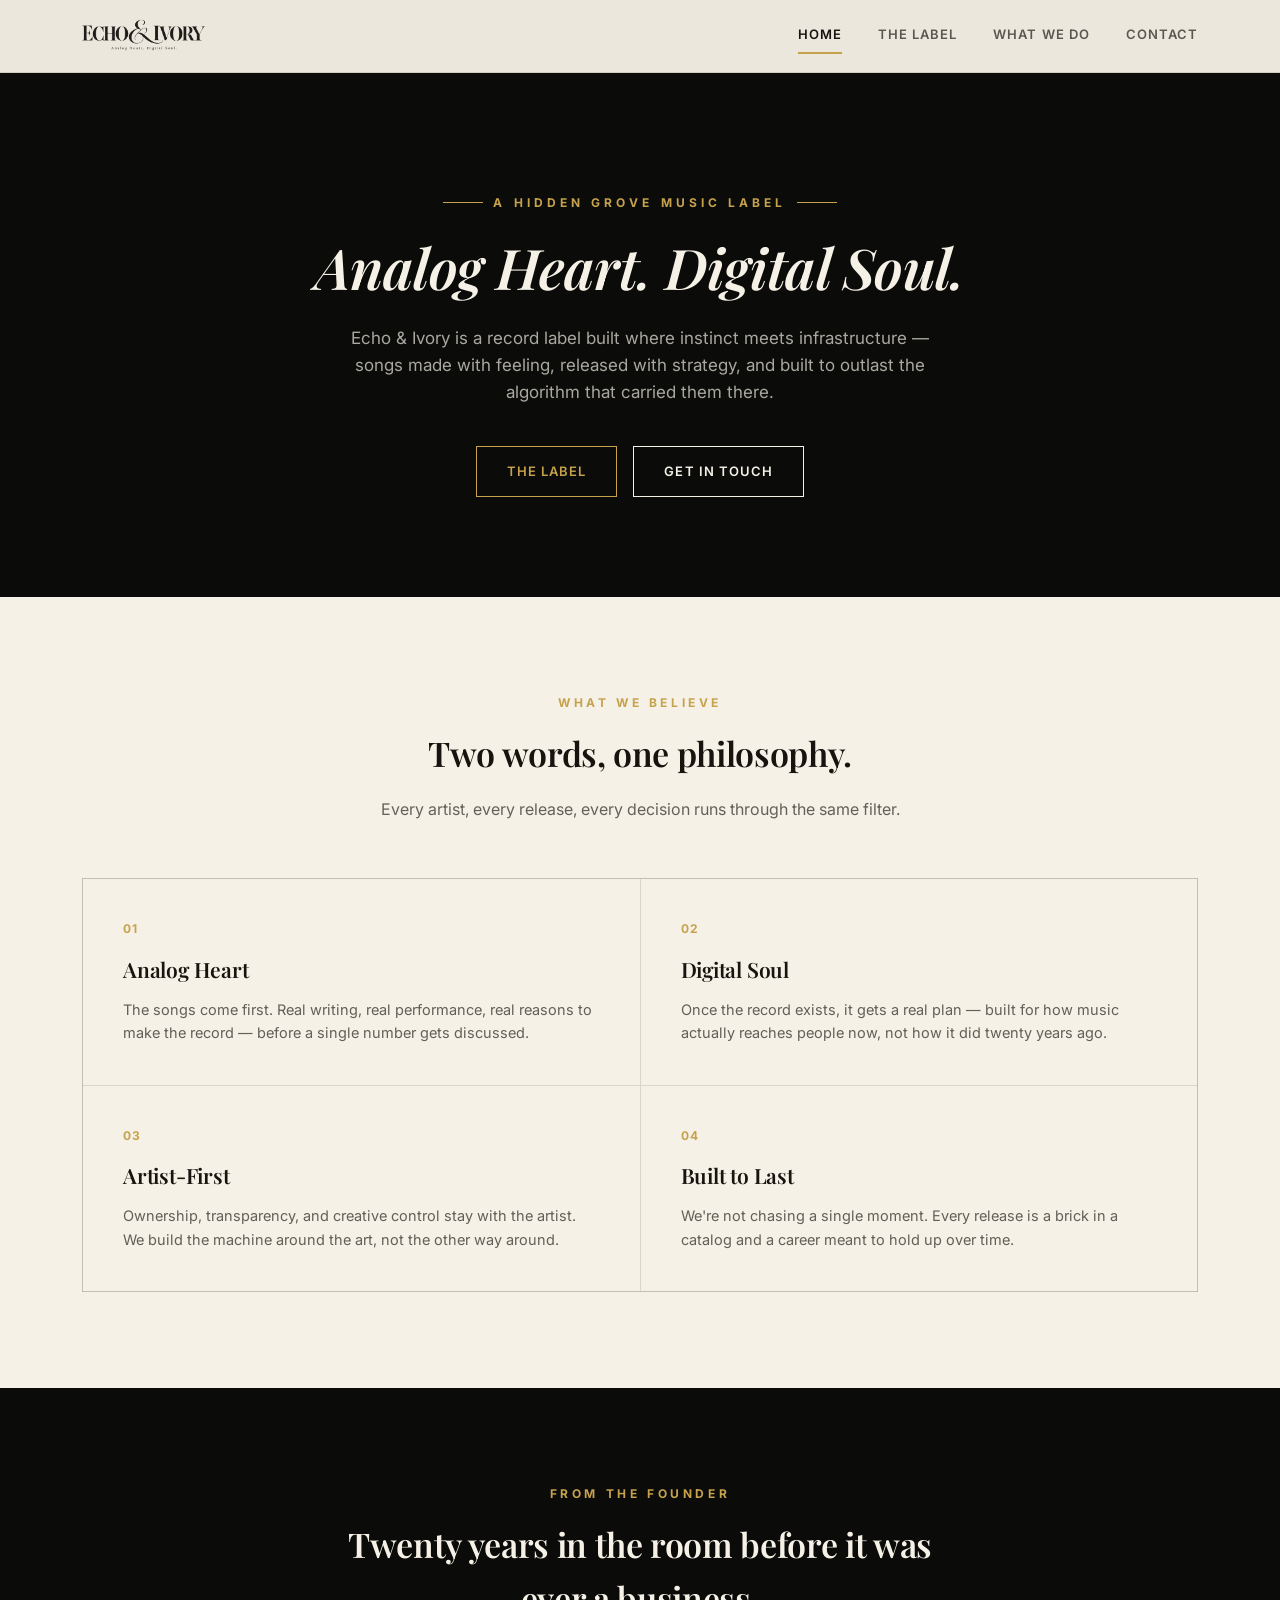
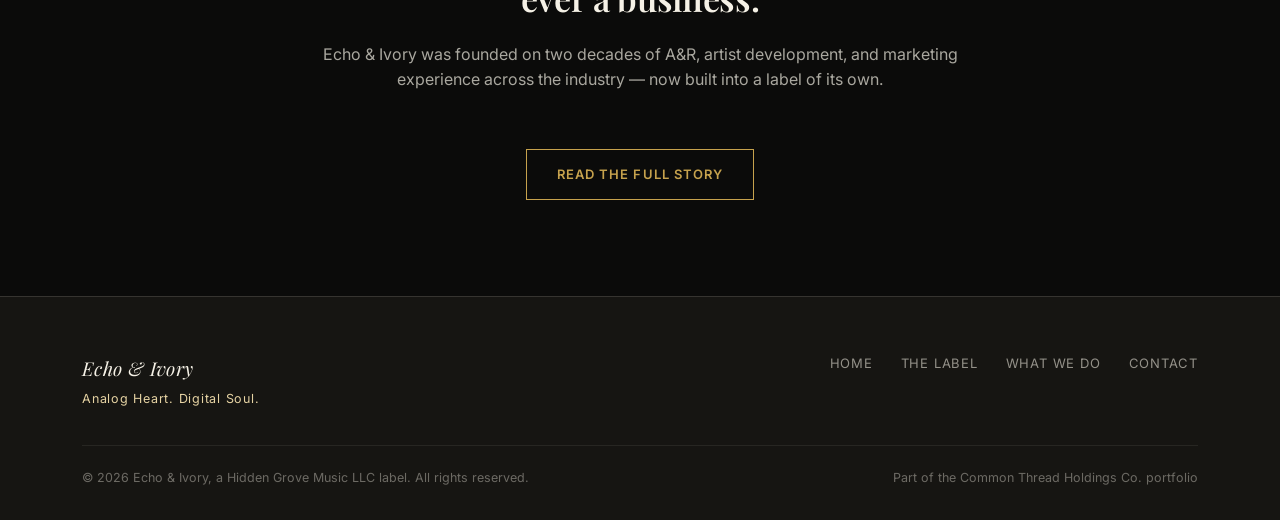
==== index.html @ 320b1fbe "Add files via upload" ====
<!DOCTYPE html>
<html lang="en">
<head>
<meta charset="UTF-8">
<meta name="viewport" content="width=device-width, initial-scale=1.0">
<title>Echo & Ivory — A Hidden Grove Music Label</title>
<meta name="description" content="Echo & Ivory is a record label built on analog instinct and digital reach. Analog Heart. Digital Soul.">
<link rel="icon" href="favicon.ico">
<link rel="apple-touch-icon" href="apple-touch-icon.png">
<link rel="stylesheet" href="assets/style.css">
</head>
<body>

<header class="site">
  <div class="bar">
    <a href="index.html" class="brand">
      <img src="assets/logo.png" alt="Echo & Ivory">
    </a>
    <nav class="main">
      <a href="index.html" class="active">Home</a>
      <a href="the-label.html">The Label</a>
      <a href="what-we-do.html">What We Do</a>
      <a href="contact.html">Contact</a>
    </nav>
  </div>
</header>

<section class="hero">
  <div class="wrap">
    <div class="eyebrow"><span class="line"></span>A Hidden Grove Music Label<span class="line"></span></div>
    <h1>Analog Heart. Digital Soul.</h1>
    <p class="sub">Echo & Ivory is a record label built where instinct meets infrastructure — songs made with feeling, released with strategy, and built to outlast the algorithm that carried them there.</p>
    <div class="cta-row">
      <a href="the-label.html" class="btn gold">The Label</a>
      <a href="contact.html" class="btn">Get In Touch</a>
    </div>
  </div>
</section>

<section class="alt">
  <div class="wrap">
    <div class="section-head">
      <div class="eyebrow">What We Believe</div>
      <h2>Two words, one philosophy.</h2>
      <p>Every artist, every release, every decision runs through the same filter.</p>
    </div>
    <div class="grid">
      <div class="card">
        <span class="num">01</span>
        <h3>Analog Heart</h3>
        <p>The songs come first. Real writing, real performance, real reasons to make the record — before a single number gets discussed.</p>
      </div>
      <div class="card">
        <span class="num">02</span>
        <h3>Digital Soul</h3>
        <p>Once the record exists, it gets a real plan — built for how music actually reaches people now, not how it did twenty years ago.</p>
      </div>
      <div class="card">
        <span class="num">03</span>
        <h3>Artist-First</h3>
        <p>Ownership, transparency, and creative control stay with the artist. We build the machine around the art, not the other way around.</p>
      </div>
      <div class="card">
        <span class="num">04</span>
        <h3>Built to Last</h3>
        <p>We're not chasing a single moment. Every release is a brick in a catalog and a career meant to hold up over time.</p>
      </div>
    </div>
  </div>
</section>

<section>
  <div class="wrap">
    <div class="section-head">
      <div class="eyebrow">From the Founder</div>
      <h2>Twenty years in the room before it was ever a business.</h2>
      <p style="color: rgba(245,241,230,0.68);">Echo & Ivory was founded on two decades of A&R, artist development, and marketing experience across the industry — now built into a label of its own.</p>
    </div>
    <div style="text-align:center;">
      <a href="the-label.html" class="btn gold">Read the Full Story</a>
    </div>
  </div>
</section>

<footer class="site">
  <div class="wrap">
    <div class="top">
      <div>
        <div class="word">Echo &amp; Ivory</div>
        <div class="tagline">Analog Heart. Digital Soul.</div>
      </div>
      <nav>
        <a href="index.html">Home</a>
        <a href="the-label.html">The Label</a>
        <a href="what-we-do.html">What We Do</a>
        <a href="contact.html">Contact</a>
      </nav>
    </div>
    <div class="bottom">
      <span>&copy; 2026 Echo &amp; Ivory, a Hidden Grove Music LLC label. All rights reserved.</span>
      <span>Part of the Common Thread Holdings Co. portfolio</span>
    </div>
  </div>
</footer>

</body>
</html>
---- assets/style.css ----
@import url('https://fonts.googleapis.com/css2?family=Playfair+Display:ital,wght@0,500;0,600;0,700;1,500&family=Inter:wght@400;500;600;700&display=swap');

:root {
  --black: #0B0B0A;
  --black-soft: #161512;
  --ivory: #F5F1E6;
  --ivory-dim: #EBE4D2;
  --ink: #17140F;
  --gold: #C6A24D;
  --gold-soft: #E6D3A3;
  --line-dark: rgba(245,241,230,0.14);
  --line-light: rgba(23,20,15,0.12);
  --max: 1180px;
}

* { box-sizing: border-box; }
html { scroll-behavior: smooth; }
body {
  margin: 0;
  background: var(--black);
  color: var(--ivory);
  font-family: 'Inter', -apple-system, sans-serif;
  font-size: 16px;
  line-height: 1.6;
  -webkit-font-smoothing: antialiased;
}

h1, h2, h3, .display {
  font-family: 'Playfair Display', Georgia, serif;
  font-weight: 600;
  letter-spacing: -0.01em;
  margin: 0;
}

a { color: inherit; text-decoration: none; }
img { max-width: 100%; display: block; }

.wrap {
  max-width: var(--max);
  margin: 0 auto;
  padding: 0 32px;
}

.thread { height: 1px; background: var(--gold); opacity: 0.55; border: none; }
.thread-dot { width: 6px; height: 6px; border-radius: 50%; background: var(--gold); flex: none; }

header.site {
  position: sticky; top: 0; z-index: 50;
  background: rgba(245,241,230,0.96);
  backdrop-filter: blur(8px);
  border-bottom: 1px solid var(--line-light);
}
header.site .bar {
  display: flex; align-items: center; justify-content: space-between;
  padding: 16px 32px;
  max-width: var(--max);
  margin: 0 auto;
}
.brand { display: flex; align-items: center; gap: 12px; }
.brand img { height: 40px; width: auto; }

nav.main { display: flex; gap: 36px; }
nav.main a {
  font-size: 13px; letter-spacing: 0.08em; text-transform: uppercase; font-weight: 600;
  color: var(--ink); opacity: 0.68; transition: opacity 0.2s; position: relative; padding-bottom: 4px;
}
nav.main a:hover, nav.main a.active { opacity: 1; }
nav.main a.active::after { content: ''; position: absolute; left: 0; right: 0; bottom: -6px; height: 2px; background: var(--gold); }

.hero { padding: 120px 0 100px; text-align: center; background: var(--black); }
.hero .eyebrow { display: flex; align-items: center; justify-content: center; gap: 10px; font-size: 12px; letter-spacing: 0.34em; text-transform: uppercase; color: var(--gold); font-weight: 700; margin-bottom: 24px; }
.hero .eyebrow .line { width: 40px; height: 1px; background: var(--gold); }
.hero h1 { font-size: 56px; line-height: 1.12; max-width: 780px; margin: 0 auto 26px; font-style: italic; color: var(--ivory); }
.hero .sub { max-width: 600px; margin: 0 auto 40px; font-size: 17px; color: rgba(245,241,230,0.68); }
.hero .cta-row { display: flex; gap: 16px; justify-content: center; flex-wrap: wrap; }

section { padding: 96px 0; }
section.alt { background: var(--ivory); color: var(--ink); }
section.alt .thread { opacity: 0.6; }
.section-head { text-align: center; max-width: 640px; margin: 0 auto 56px; }
.section-head .eyebrow { font-size: 12px; letter-spacing: 0.3em; text-transform: uppercase; color: var(--gold); font-weight: 700; margin-bottom: 14px; }
.section-head h2 { font-size: 34px; margin-bottom: 14px; }
.section-head p { color: rgba(245,241,230,0.66); font-size: 16px; }
section.alt .section-head p { color: rgba(23,20,15,0.65); }

.grid { display: grid; grid-template-columns: repeat(2, 1fr); gap: 1px; background: var(--line-dark); border: 1px solid var(--line-dark); }
section.alt .grid { background: var(--line-light); border-color: var(--line-light); }
.card { background: var(--black); padding: 40px; position: relative; }
section.alt .card { background: var(--ivory); }
.card .num { font-size: 12px; color: var(--gold); font-weight: 700; letter-spacing: 0.12em; margin-bottom: 14px; display: block; }
.card h3 { font-size: 21px; margin-bottom: 12px; }
.card p { font-size: 14.5px; color: rgba(245,241,230,0.66); margin: 0; }
section.alt .card p { color: rgba(23,20,15,0.66); }

.row-list { display: flex; flex-direction: column; }
.row-list .item { display: flex; align-items: flex-start; gap: 28px; padding: 30px 0; border-bottom: 1px solid var(--line-dark); }
section.alt .row-list .item { border-bottom: 1px solid var(--line-light); }
.row-list .item:last-child { border-bottom: none; }
.row-list .mark { font-family: 'Playfair Display', serif; font-style: italic; font-size: 16px; color: var(--gold); width: 44px; flex: none; padding-top: 4px; }
.row-list h3 { font-size: 20px; margin-bottom: 8px; }
.row-list p { color: rgba(245,241,230,0.65); font-size: 15px; margin: 0; max-width: 620px; }
section.alt .row-list p { color: rgba(23,20,15,0.65); }

.bio-block { display: grid; grid-template-columns: 200px 1fr; gap: 48px; align-items: start; }
.bio-block .mono { width: 200px; height: 200px; border: 1px solid var(--gold); display: flex; align-items: center; justify-content: center; font-family: 'Playfair Display', serif; font-style: italic; font-size: 15px; color: var(--gold); letter-spacing: 0.06em; text-align: center; padding: 18px; }
.bio-block h2 { font-size: 30px; margin-bottom: 6px; }
.bio-block .role { font-size: 13px; letter-spacing: 0.1em; text-transform: uppercase; color: var(--gold); font-weight: 700; margin-bottom: 22px; }
.bio-block p { margin: 0 0 16px; color: rgba(23,20,15,0.72); font-size: 15.5px; }
.bio-block p:last-child { margin-bottom: 0; }
.credit-strip { display: flex; gap: 36px; margin-top: 28px; flex-wrap: wrap; }
.credit-strip .c { font-size: 12.5px; letter-spacing: 0.06em; text-transform: uppercase; color: rgba(23,20,15,0.55); }
.credit-strip .c b { display: block; font-family: 'Playfair Display', serif; font-style: italic; font-size: 16px; color: var(--ink); font-weight: 600; margin-bottom: 2px; letter-spacing: 0; text-transform: none; }

.btn { display: inline-block; padding: 14px 30px; border: 1px solid var(--ivory); color: var(--ivory); font-size: 13px; letter-spacing: 0.08em; text-transform: uppercase; font-weight: 600; transition: all 0.2s; }
.btn:hover { background: var(--ivory); color: var(--black); }
.btn.gold { border-color: var(--gold); color: var(--gold); }
.btn.gold:hover { background: var(--gold); color: var(--black); }
section.alt .btn { border-color: var(--ink); color: var(--ink); }
section.alt .btn:hover { background: var(--ink); color: var(--ivory); }
section.alt .btn.gold { border-color: var(--gold); color: var(--gold); }
section.alt .btn.gold:hover { background: var(--gold); color: var(--ink); }

footer.site { background: var(--black-soft); color: rgba(245,241,230,0.7); padding: 56px 0 32px; border-top: 1px solid var(--line-dark); }
footer.site .top { display: flex; justify-content: space-between; align-items: flex-start; padding-bottom: 36px; flex-wrap: wrap; gap: 24px; }
footer.site .word { font-family: 'Playfair Display', serif; font-style: italic; color: var(--ivory); font-size: 19px; letter-spacing: 0.02em; }
footer.site .tagline { font-size: 12.5px; letter-spacing: 0.06em; color: var(--gold-soft); margin-top: 6px; }
footer.site nav { display: flex; gap: 28px; flex-wrap: wrap; }
footer.site nav a { font-size: 13px; text-transform: uppercase; letter-spacing: 0.06em; opacity: 0.8; }
footer.site nav a:hover { opacity: 1; color: var(--gold-soft); }
footer.site .bottom { border-top: 1px solid rgba(245,241,230,0.14); padding-top: 22px; font-size: 12.5px; opacity: 0.55; display: flex; justify-content: space-between; flex-wrap: wrap; gap: 10px; }

.contact-layout { display: grid; grid-template-columns: 1fr 1fr; gap: 64px; align-items: start; }
.field { margin-bottom: 20px; }
.field label { display: block; font-size: 12px; letter-spacing: 0.08em; text-transform: uppercase; font-weight: 600; margin-bottom: 8px; color: rgba(23,20,15,0.7); }
.field input, .field select, .field textarea { width: 100%; padding: 13px 14px; border: 1px solid var(--line-light); background: #fff; font-family: 'Inter', sans-serif; font-size: 14.5px; color: var(--ink); }
.field textarea { resize: vertical; min-height: 120px; }
.contact-info .item { margin-bottom: 28px; }
.contact-info .item .k { font-size: 12px; letter-spacing: 0.1em; text-transform: uppercase; color: var(--gold); font-weight: 700; margin-bottom: 6px; }
.contact-info .item .v { font-size: 16px; }
section.alt .contact-info .item .v { color: var(--ink); }

@media (max-width: 860px) {
  .hero h1 { font-size: 34px; }
  nav.main { display: none; }
  .grid { grid-template-columns: 1fr; }
  .contact-layout { grid-template-columns: 1fr; gap: 40px; }
  footer.site .top { flex-direction: column; }
  .bio-block { grid-template-columns: 1fr; }
  .bio-block .mono { width: 120px; height: 120px; font-size: 12px; }
}
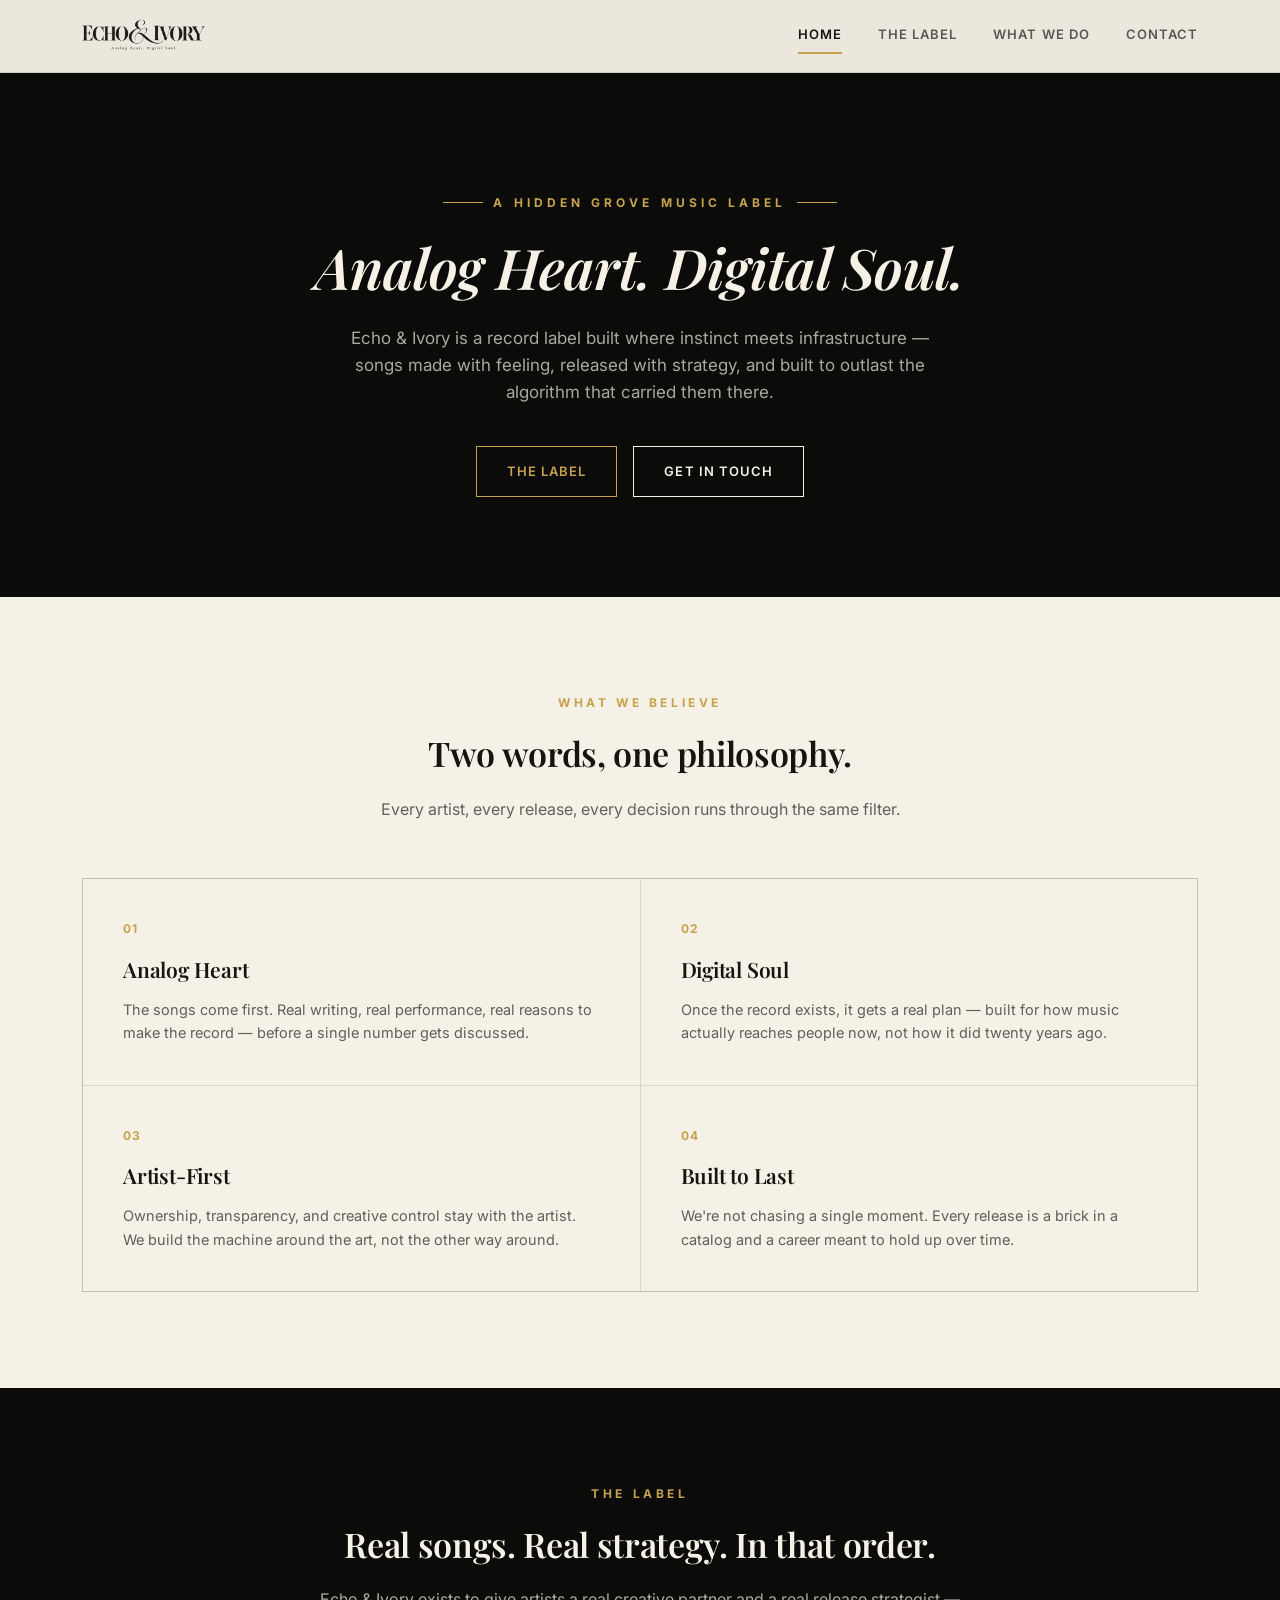
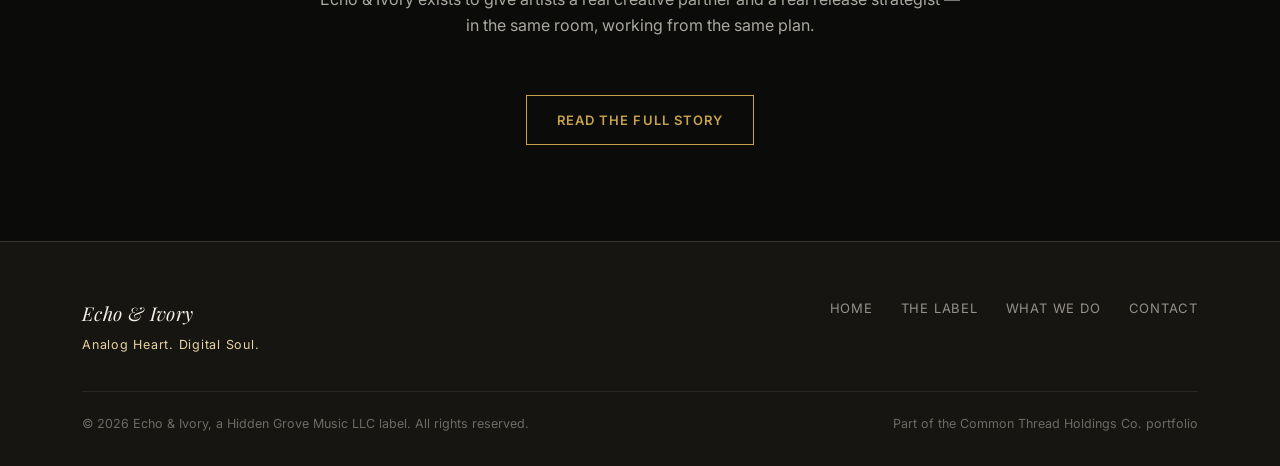
==== commit 26058a37: "Add files via upload" ====
--- a/index.html
+++ b/index.html
@@ -72,9 +72,9 @@
 <section>
   <div class="wrap">
     <div class="section-head">
-      <div class="eyebrow">From the Founder</div>
-      <h2>Twenty years in the room before it was ever a business.</h2>
-      <p style="color: rgba(245,241,230,0.68);">Echo & Ivory was founded on two decades of A&R, artist development, and marketing experience across the industry — now built into a label of its own.</p>
+      <div class="eyebrow">The Label</div>
+      <h2>Real songs. Real strategy. In that order.</h2>
+      <p style="color: rgba(245,241,230,0.68);">Echo & Ivory exists to give artists a real creative partner and a real release strategist — in the same room, working from the same plan.</p>
     </div>
     <div style="text-align:center;">
       <a href="the-label.html" class="btn gold">Read the Full Story</a>
